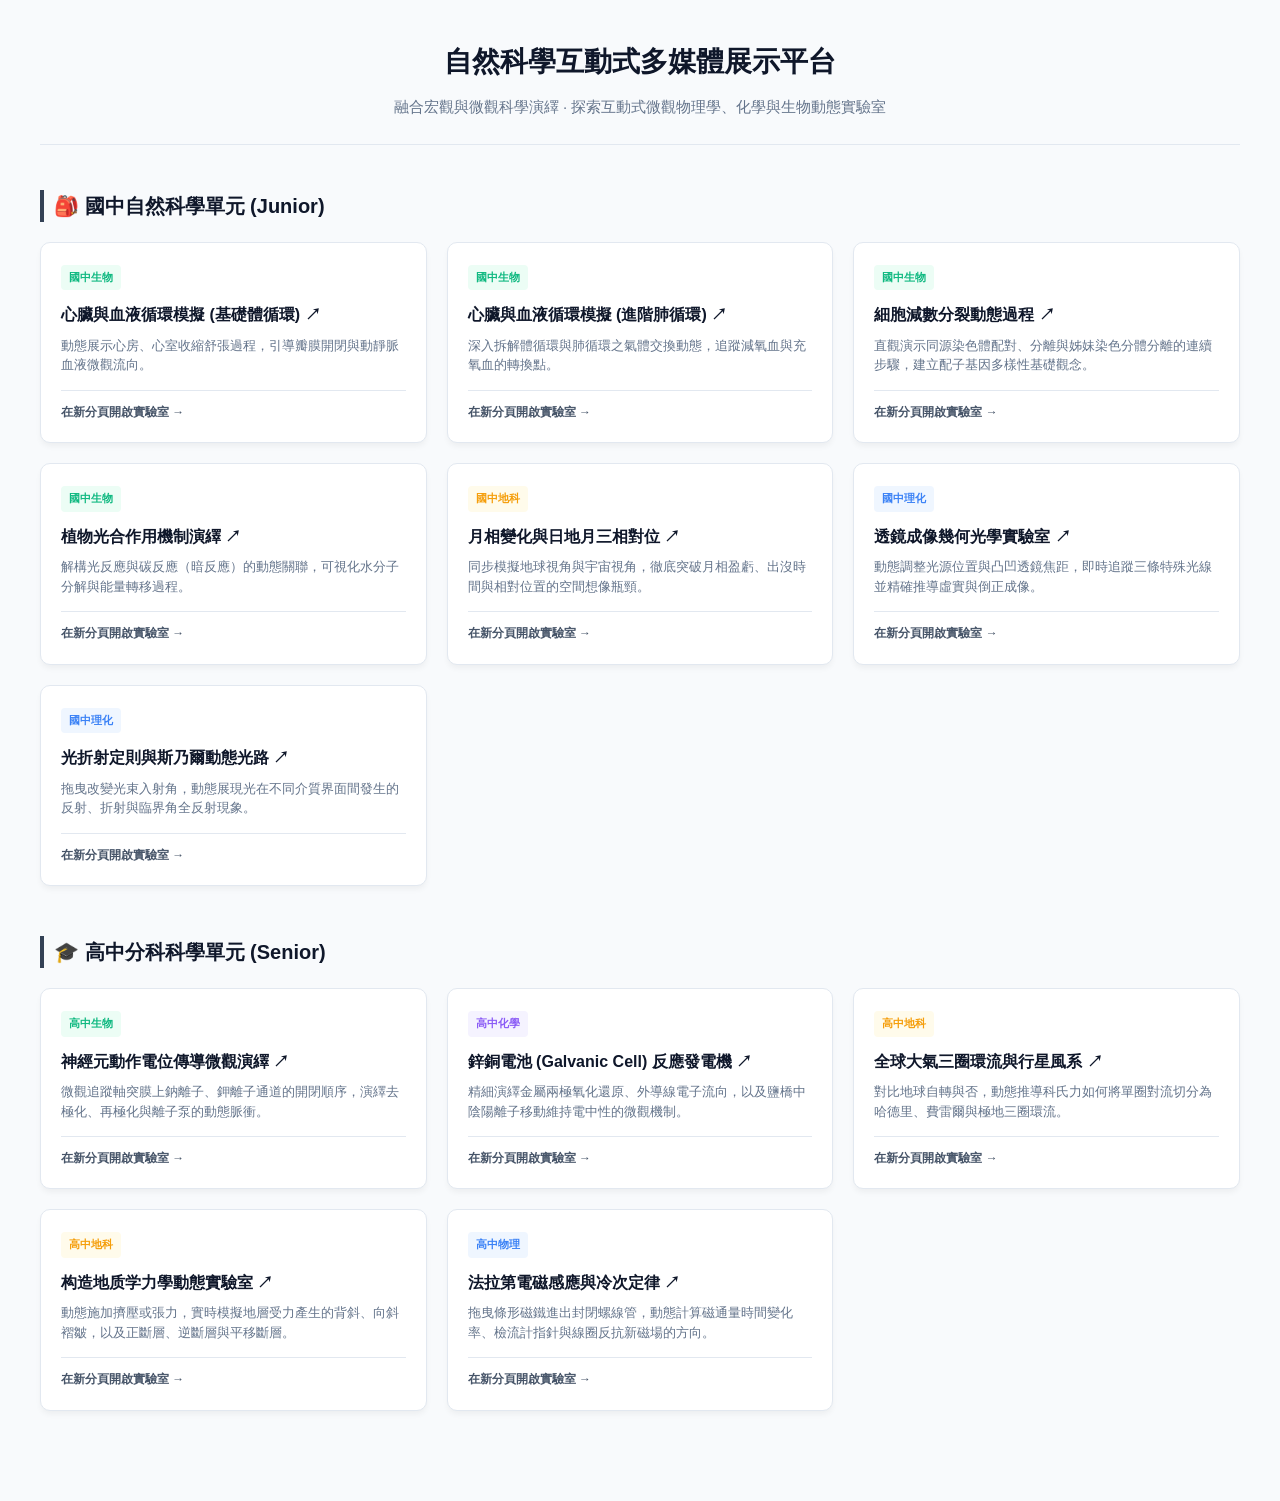
==== nani-science/index.html @ ff55abb1 "Add files via upload" ====
<!DOCTYPE html>
<html lang="zh-TW">
<head>
    <meta charset="UTF-8">
    <meta name="viewport" content="width=device-width, initial-scale=1.0">
    <title>自然科學互動式動態演示平台 - 入口導覽</title>
    <style>
        :root {
            --bg-light: #f8fafc;
            --card-bg: #ffffff;
            --text-main: #1e293b;
            --text-muted: #64748b;
            --border-color: #e2e8f0;
            
            /* 學術科目分色 */
            --bio-color: #10b981;   /* 生物：森林綠 */
            --earth-color: #f59e0b; /* 地科：大地金 */
            --pc-color: #3b82f6;    /* 理化/物理：科技藍 */
            --chem-color: #8b5cf6;  /* 化學：幻彩紫 */
        }

        * {
            box-sizing: border-box;
            margin: 0;
            padding: 0;
            font-family: "PingFang TC", "Helvetica Neue", Arial, "Noto Sans TC", "Microsoft JhengHei", sans-serif;
        }

        body {
            background-color: var(--bg-light);
            color: var(--text-main);
            line-height: 1.6;
            padding: 40px 20px;
        }

        .container {
            max-width: 1200px;
            margin: 0 auto;
        }

        header {
            text-align: center;
            margin-bottom: 45px;
            padding-bottom: 25px;
            border-bottom: 1px solid var(--border-color);
        }

        header h1 {
            font-size: 28px;
            color: #0f172a;
            margin-bottom: 10px;
        }

        header p {
            color: var(--text-muted);
            font-size: 15px;
        }

        /* 學段區塊區隔 */
        .stage-section {
            margin-bottom: 50px;
        }

        .stage-title {
            font-size: 20px;
            font-weight: bold;
            color: #0f172a;
            margin-bottom: 20px;
            padding-left: 10px;
            border-left: 4px solid #334155;
            display: flex;
            align-items: center;
            gap: 8px;
        }

        /* 卡片網格佈局 */
        .grid {
            display: grid;
            grid-template-columns: repeat(auto-fill, minmax(340px, 1fr));
            gap: 20px;
        }

        /* 互動卡片基礎外觀 */
        .card {
            background-color: var(--card-bg);
            border: 1px solid var(--border-color);
            border-radius: 10px;
            padding: 20px;
            display: flex;
            flex-direction: column;
            justify-content: space-between;
            text-decoration: none;
            color: inherit;
            box-shadow: 0 4px 6px -1px rgba(0, 0, 0, 0.05);
            transition: all 0.2s ease-in-out;
        }

        .card:hover {
            transform: translateY(-4px);
            box-shadow: 0 10px 15px -3px rgba(0, 0, 0, 0.1);
            border-color: #cbd5e1;
        }

        .card-body h3 {
            font-size: 16px;
            color: #0f172a;
            margin-bottom: 8px;
            font-weight: bold;
        }

        .card-body p {
            font-size: 13px;
            color: var(--text-muted);
            line-height: 1.5;
            margin-bottom: 15px;
        }

        /* 專業學術標籤 */
        .badge {
            display: inline-block;
            font-size: 11px;
            font-weight: bold;
            padding: 4px 8px;
            border-radius: 4px;
            margin-bottom: 12px;
            text-transform: uppercase;
        }

        .badge-bio { background-color: #ecfdf5; color: var(--bio-color); }
        .badge-earth { background-color: #fffbeb; color: var(--earth-color); }
        .badge-pc { background-color: #eff6ff; color: var(--pc-color); }
        .badge-chem { background-color: #f5f3ff; color: var(--chem-color); }

        .btn-enter {
            font-size: 12px;
            font-weight: bold;
            color: #475569;
            display: flex;
            align-items: center;
            gap: 4px;
            margin-top: auto;
            border-top: 1px solid var(--border-color);
            padding-top: 12px;
        }

        .card:hover .btn-enter {
            color: #0284c7;
        }
    </style>
</head>
<body>

    <div class="container">
        <header>
            <h1>自然科學互動式多媒體展示平台</h1>
            <p>融合宏觀與微觀科學演繹 · 探索互動式微觀物理學、化學與生物動態實驗室</p>
        </header>

        <section class="stage-section">
            <div class="stage-title">🎒 國中自然科學單元 (Junior)</div>
            <div class="grid">
                
                <a href="./junior/biology/heart-loop/index.html" class="card" target="_blank" rel="noopener noreferrer">
                    <div class="card-body">
                        <span class="badge badge-bio">國中生物</span>
                        <h3>心臟與血液循環模擬 (基礎體循環) ↗</h3>
                        <p>動態展示心房、心室收縮舒張過程，引導瓣膜開閉與動靜脈血液微觀流向。</p>
                    </div>
                    <div class="btn-enter">在新分頁開啟實驗室 →</div>
                </a>

                <a href="./junior/biology/heart-loop2/index.html" class="card" target="_blank" rel="noopener noreferrer">
                    <div class="card-body">
                        <span class="badge badge-bio">國中生物</span>
                        <h3>心臟與血液循環模擬 (進階肺循環) ↗</h3>
                        <p>深入拆解體循環與肺循環之氣體交換動態，追蹤減氧血與充氧血的轉換點。</p>
                    </div>
                    <div class="btn-enter">在新分頁開啟實驗室 →</div>
                </a>

                <a href="./junior/biology/meiosis/index.html" class="card" target="_blank" rel="noopener noreferrer">
                    <div class="card-body">
                        <span class="badge badge-bio">國中生物</span>
                        <h3>細胞減數分裂動態過程 ↗</h3>
                        <p>直觀演示同源染色體配對、分離與姊妹染色分體分離的連續步驟，建立配子基因多樣性基礎觀念。</p>
                    </div>
                    <div class="btn-enter">在新分頁開啟實驗室 →</div>
                </a>

                <a href="./junior/biology/photosynthesis/index.html" class="card" target="_blank" rel="noopener noreferrer">
                    <div class="card-body">
                        <span class="badge badge-bio">國中生物</span>
                        <h3>植物光合作用機制演繹 ↗</h3>
                        <p>解構光反應與碳反應（暗反應）的動態關聯，可視化水分子分解與能量轉移過程。</p>
                    </div>
                    <div class="btn-enter">在新分頁開啟實驗室 →</div>
                </a>

                <a href="./junior/earth-science/moon-phases/index.html" class="card" target="_blank" rel="noopener noreferrer">
                    <div class="card-body">
                        <span class="badge badge-earth">國中地科</span>
                        <h3>月相變化與日地月三相對位 ↗</h3>
                        <p>同步模擬地球視角與宇宙視角，徹底突破月相盈虧、出沒時間與相對位置的空間想像瓶頸。</p>
                    </div>
                    <div class="btn-enter">在新分頁開啟實驗室 →</div>
                </a>

                <a href="./junior/physics-chem/optics-lens-lab/index.html" class="card" target="_blank" rel="noopener noreferrer">
                    <div class="card-body">
                        <span class="badge badge-pc">國中理化</span>
                        <h3>透鏡成像幾何光學實驗室 ↗</h3>
                        <p>動態調整光源位置與凸凹透鏡焦距，即時追蹤三條特殊光線並精確推導虛實與倒正成像。</p>
                    </div>
                    <div class="btn-enter">在新分頁開啟實驗室 →</div>
                </a>

                <a href="./junior/physics-chem/refraction/index.html" class="card" target="_blank" rel="noopener noreferrer">
                    <div class="card-body">
                        <span class="badge badge-pc">國中理化</span>
                        <h3>光折射定則與斯乃爾動態光路 ↗</h3>
                        <p>拖曳改變光束入射角，動態展現光在不同介質界面間發生的反射、折射與臨界角全反射現象。</p>
                    </div>
                    <div class="btn-enter">在新分頁開啟實驗室 →</div>
                </a>

            </div>
        </section>

        <section class="stage-section">
            <div class="stage-title">🎓 高中分科科學單元 (Senior)</div>
            <div class="grid">
                
                <a href="./senior/biology/nerve/index.html" class="card" target="_blank" rel="noopener noreferrer">
                    <div class="card-body">
                        <span class="badge badge-bio">高中生物</span>
                        <h3>神經元動作電位傳導微觀演繹 ↗</h3>
                        <p>微觀追蹤軸突膜上鈉離子、鉀離子通道的開閉順序，演繹去極化、再極化與離子泵的動態脈衝。</p>
                    </div>
                    <div class="btn-enter">在新分頁開啟實驗室 →</div>
                </a>

                <a href="./senior/chemistry/galvanic-cell/index.html" class="card" target="_blank" rel="noopener noreferrer">
                    <div class="card-body">
                        <span class="badge badge-chem">高中化學</span>
                        <h3>鋅銅電池 (Galvanic Cell) 反應發電機 ↗</h3>
                        <p>精細演繹金屬兩極氧化還原、外導線電子流向，以及鹽橋中陰陽離子移動維持電中性的微觀機制。</p>
                    </div>
                    <div class="btn-enter">在新分頁開啟實驗室 →</div>
                </a>

                <a href="./senior/earth-science/global-winds/index.html" class="card" target="_blank" rel="noopener noreferrer">
                    <div class="card-body">
                        <span class="badge badge-earth">高中地科</span>
                        <h3>全球大氣三圈環流與行星風系 ↗</h3>
                        <p>對比地球自轉與否，動態推導科氏力如何將單圈對流切分為哈德里、費雷爾與極地三圈環流。</p>
                    </div>
                    <div class="btn-enter">在新分頁開啟實驗室 →</div>
                </a>

                <a href="./senior/earth-science/structural-geology-lab/index.html" class="card" target="_blank" rel="noopener noreferrer">
                    <div class="card-body">
                        <span class="badge badge-earth">高中地科</span>
                        <h3>构造地质学力學動態實驗室 ↗</h3>
                        <p>動態施加擠壓或張力，實時模擬地層受力產生的背斜、向斜褶皺，以及正斷層、逆斷層與平移斷層。</p>
                    </div>
                    <div class="btn-enter">在新分頁開啟實驗室 →</div>
                </a>

                <a href="./senior/physics/induction/index.html" class="card" target="_blank" rel="noopener noreferrer">
                    <div class="card-body">
                        <span class="badge badge-pc">高中物理</span>
                        <h3>法拉第電磁感應與冷次定律 ↗</h3>
                        <p>拖曳條形磁鐵進出封閉螺線管，動態計算磁通量時間變化率、檢流計指針與線圈反抗新磁場的方向。</p>
                    </div>
                    <div class="btn-enter">在新分頁開啟實驗室 →</div>
                </a>

            </div>
        </section>
    </div>

</body>
</html>
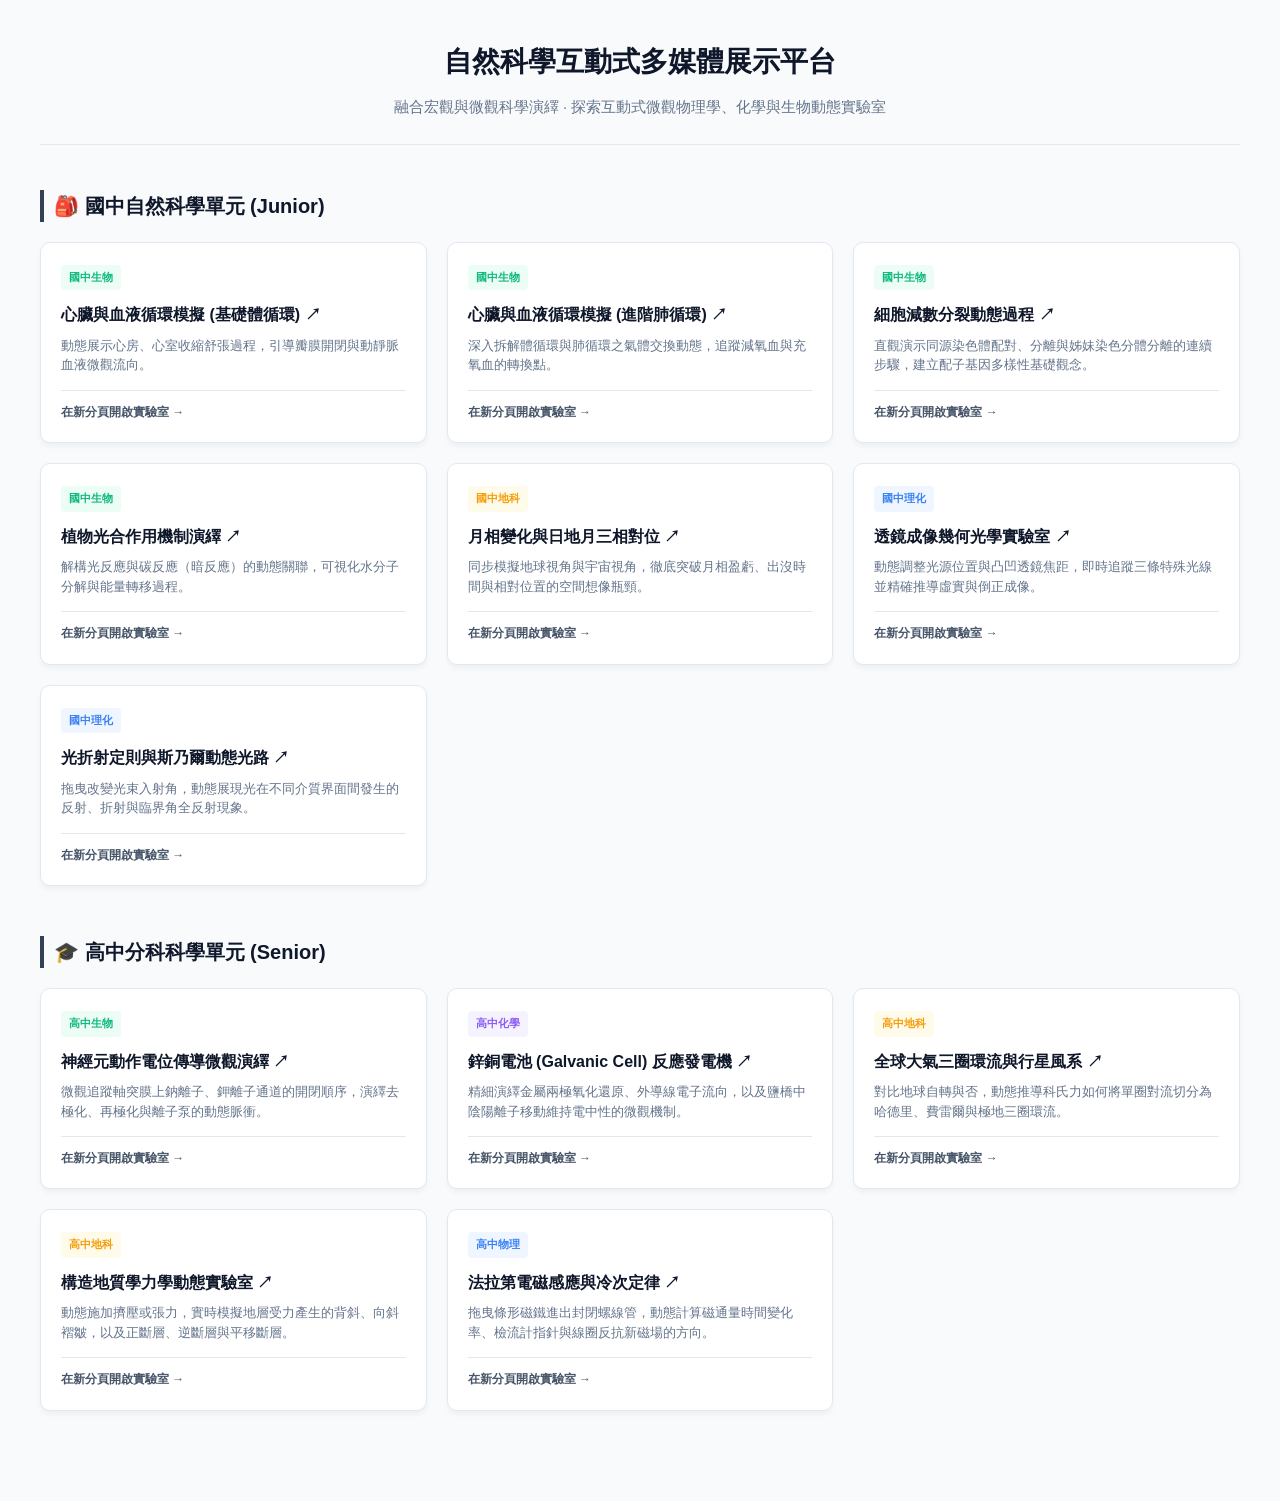
==== commit 7716a3c3: "index.html" ====
--- a/nani-science/index.html
+++ b/nani-science/index.html
@@ -3,7 +3,7 @@
 <head>
     <meta charset="UTF-8">
     <meta name="viewport" content="width=device-width, initial-scale=1.0">
-    <title>自然科學互動式動態演示平台 - 入口導覽</title>
+    <title>南一自然科學互動式動態演示平台 - 入口導覽</title>
     <style>
         :root {
             --bg-light: #f8fafc;
@@ -260,7 +260,7 @@
                 <a href="./senior/earth-science/structural-geology-lab/index.html" class="card" target="_blank" rel="noopener noreferrer">
                     <div class="card-body">
                         <span class="badge badge-earth">高中地科</span>
-                        <h3>构造地质学力學動態實驗室 ↗</h3>
+                        <h3>構造地質學力學動態實驗室 ↗</h3>
                         <p>動態施加擠壓或張力，實時模擬地層受力產生的背斜、向斜褶皺，以及正斷層、逆斷層與平移斷層。</p>
                     </div>
                     <div class="btn-enter">在新分頁開啟實驗室 →</div>
@@ -280,4 +280,4 @@
     </div>
 
 </body>
-</html>+</html>
